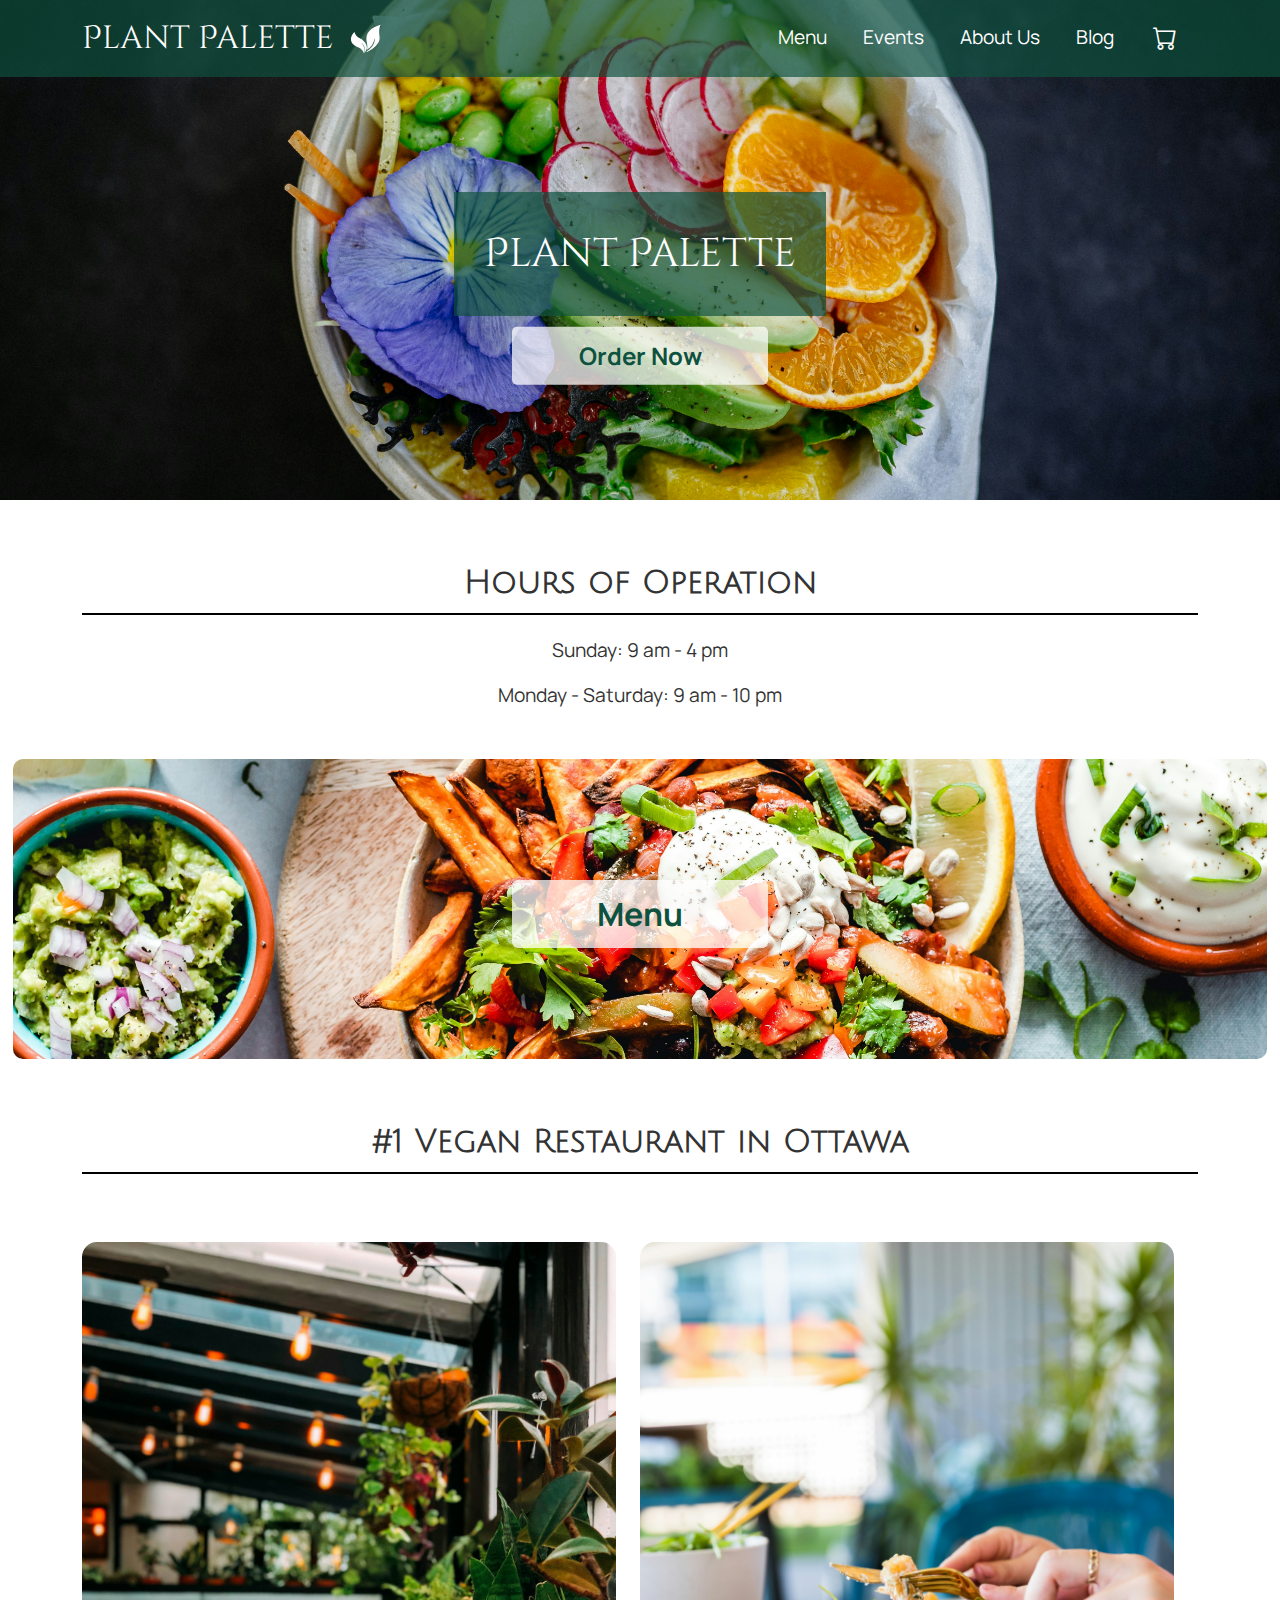
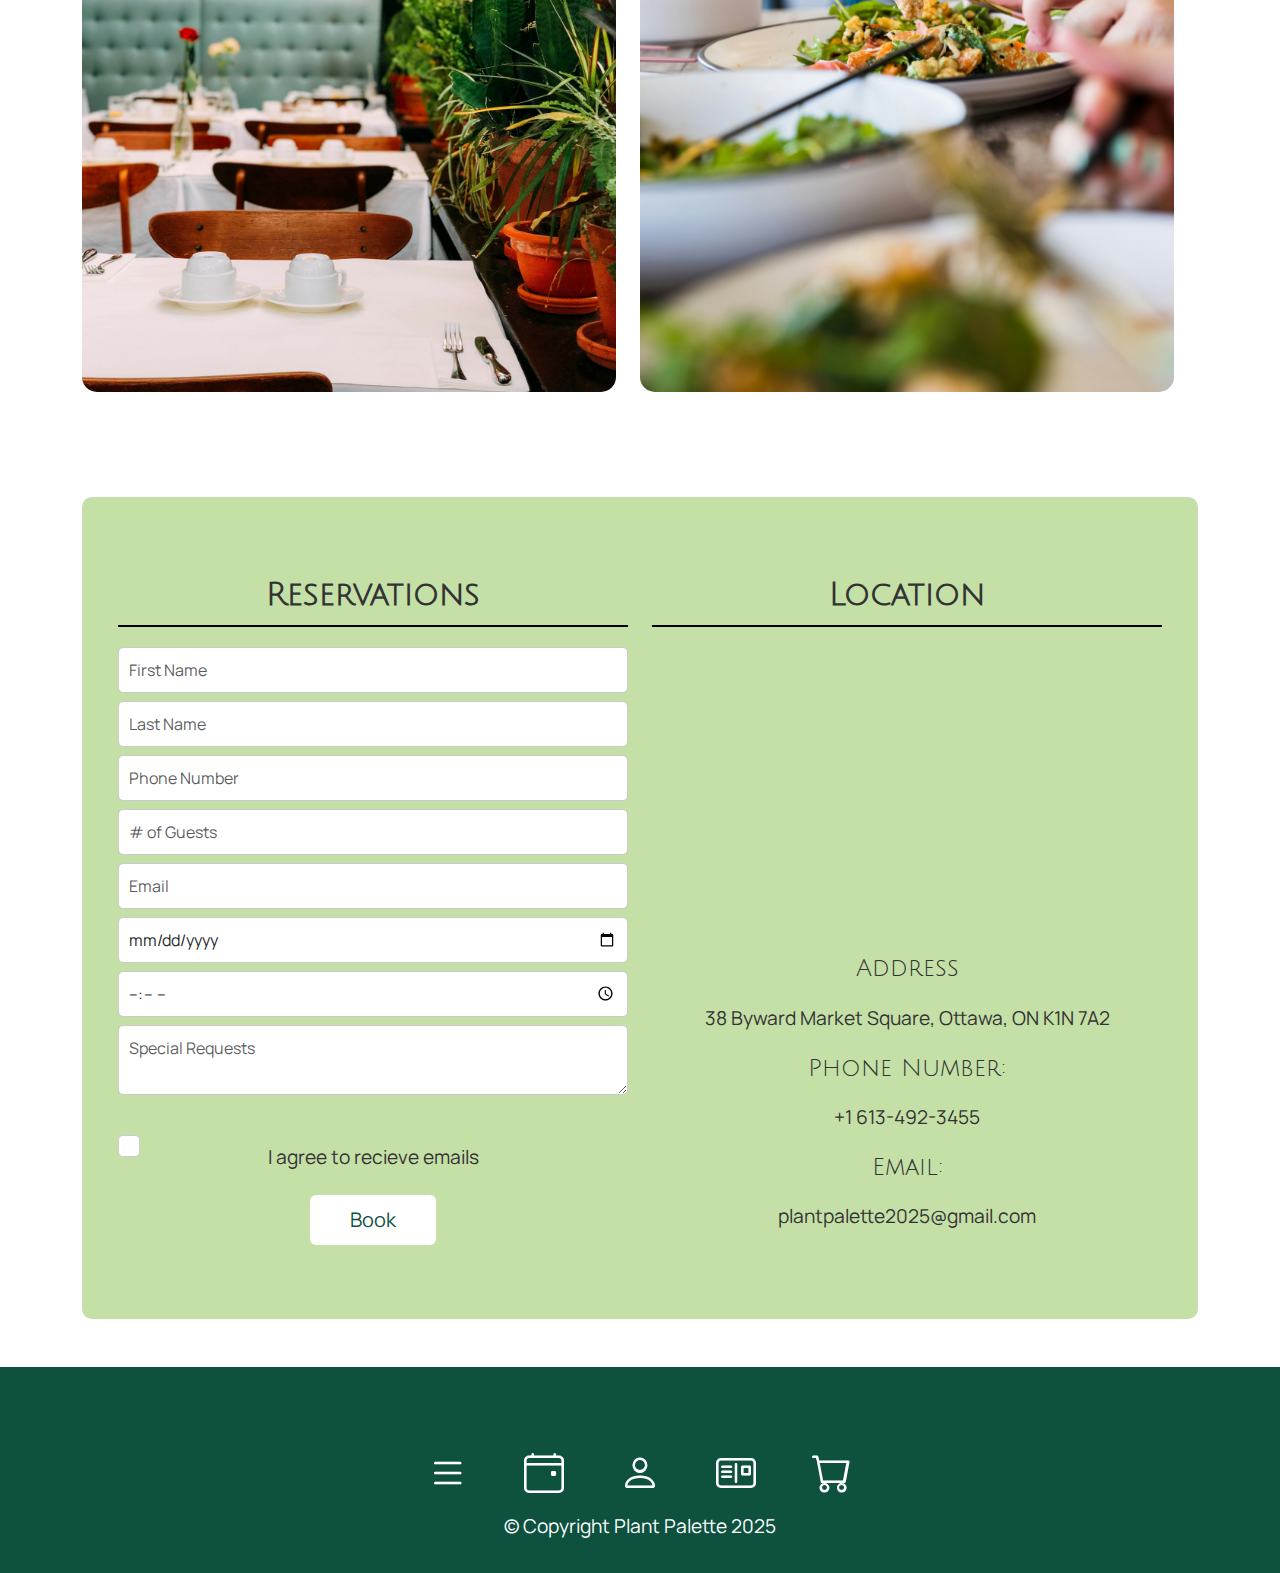
==== index.html @ 20aa159e "complete home page" ====
<!DOCTYPE html>
<html lang="en">
<head>
    <meta charset="UTF-8">
    <meta name="viewport" content="width=device-width, initial-scale=1.0">
    <title>Plant Palette</title>
    <!-- Bootstrap CSS -->
    <link rel="stylesheet" href="https://cdn.jsdelivr.net/npm/bootstrap@5.3.0/dist/css/bootstrap.min.css">
    <link rel="stylesheet" href="https://cdn.jsdelivr.net/npm/bootstrap-icons@1.10.5/font/bootstrap-icons.css">

    <!-- Google Font CSS -->
    <link rel="preconnect" href="https://fonts.googleapis.com">
    <link rel="preconnect" href="https://fonts.gstatic.com" crossorigin>
    <link rel="preconnect" href="https://fonts.googleapis.com">
    <link rel="preconnect" href="https://fonts.gstatic.com" crossorigin>
    <link rel="preconnect" href="https://fonts.googleapis.com">
    <link rel="preconnect" href="https://fonts.gstatic.com" crossorigin>
    <link href="https://fonts.googleapis.com/css2?family=Cinzel+Decorative:wght@400;700;900&family=Julius+Sans+One&family=Manrope:wght@200..800&display=swap" rel="stylesheet">
    <!-- My Css -->
    <link rel="stylesheet" href="css/styles.css">

</head>
<body>
    <!-- Navbar -->
    <nav class="navbar navbar-expand-lg">
        <div class="container">
            <a class="navbar-brand d-flex align-items-center" href="#">
                Plant Palette
                <img src="images/logo-plant-palette.svg" alt="Brand Logo" width="40" height="40" class="ms-2">
            </a>
            <button class="navbar-toggler" type="button" data-bs-toggle="collapse" data-bs-target="#navbarNav" aria-controls="navbarNav" aria-expanded="false" aria-label="Toggle navigation">
                <span class="navbar-toggler-icon"></span>
            </button>
            <div class="collapse navbar-collapse" id="navbarNav">
                <ul class="navbar-nav ms-auto">
                    <li class="nav-item"><a class="nav-link" href="#">Menu</a></li>
                    <li class="nav-item"><a class="nav-link" href="#">Events</a></li>
                    <li class="nav-item"><a class="nav-link" href="#">About Us</a></li>
                    <li class="nav-item"><a class="nav-link" href="#">Blog</a></li>
                    <a href="cart.html" class="nav-icon-link mx-3">
                        <i class="bi bi-cart"></i>
                      </a>
                </ul>
            </div>
        </div>
    </nav>

    <!-- Hero Section -->
    <header class="hero-section text-center">
        <img src="images/hero-img-banner.jpg" class="img-fluid" alt="Hero Image">
        <div class="hero-text">
            <h1>Plant Palette</h1>
        </div>
        <div class="hero-button">
            <button class="hero-btn">Order Now</button>
        </div>
    </header>

    <!-- Main Content -->
    <div class="container text-center my-5">
        <h2>Hours of Operation</h2>
        <p>Sunday: 9 am - 4 pm</p>
        <p>Monday - Saturday: 9 am - 10 pm</p>
    </div>

    <div class="menu-image-container position-relative my-5 text-center">
        <img src="images/menu-img.jpg" class="img-fluid menu-img-style" alt="Menu Image">
        <button class="btn btn-outline-light position-absolute top-50 start-50 translate-middle">Menu</button>
    </div>

    <!-- #1 Vegan Restaurant Section -->
    <div class="container text-center my-5">
        <h2>#1 Vegan Restaurant in Ottawa</h2>
        <div class="row">
            <div class="row my-5">
                <div class="col-md-6 ">
                  <img src="images/resturant-interior-img.jpg" class="img-fluid equal-img rounded-img" alt="Restaurant Interior">
                </div>
                <div class="col-md-6 ">
                  <img src="images/vegan-dish.jpg" class="img-fluid equal-img rounded-img" alt="Dish">
                </div>
              </div>
        </div>
    </div>

    <!-- Reservation & Location -->
    <div class="container">
    <div class="green-box p-4 mb-5">
        <div class="container my-5">
            <div class="row">
                <div class="col-md-6">
                    <h2 class="text-center">Reservations</h2>
                    <form>
                        <input type="text" class="form-control" placeholder="First Name">
                        <input type="text" class="form-control mt-2" placeholder="Last Name">
                        <input type="tel" class="form-control mt-2" placeholder="Phone Number">
                        <input type="number" class="form-control mt-2" placeholder="# of Guests">
                        <input type="email" class="form-control mt-2" placeholder="Email">
                        <input type="date" class="form-control mt-2">
                        <input type="time" class="form-control mt-2">
                        <textarea class="form-control mt-2" placeholder="Special Requests"></textarea>
                        <div class="form-check">
                            <input class=" form-check-input" type="checkbox" id="terms">
                        </div>
                        <div class="text-center form-check-label">
                            <label for="terms">
                              I agree to recieve emails
                            </label>
                        </div>
                        <div class="text-center">
                        <button type="submit" class="btn btn-success mt-2">Book</button>
                        </div>
                    </form>
                </div>
                <div class="col-md-6">
                    <h2 class="text-center">Location</h2>
                    <div class="ratio ratio-16x9">
                    <iframe src="https://www.google.com/maps/embed?pb=!1m18!1m12!1m3!1d2800.094710897431!2d-75.69284309999999!3d45.4275921!2m3!1f0!2f0!3f0!3m2!1i1024!2i768!4f13.1!3m3!1m2!1s0x4cce05020eb5e0f3%3A0xa93a3c9f34bdb6ab!2s38%20Byward%20Market%20Square%2C%20Ottawa%2C%20ON%20K1N%207A2!5e0!3m2!1sen!2sca!4v1743799542762!5m2!1sen!2sca" width="600" height="450" style="border:0;" allowfullscreen="" loading="lazy" referrerpolicy="no-referrer-when-downgrade"></iframe>
                    </div>
                    <div class="text-center mt-3">
                    <h3>Address</h3>
                    <p>38 Byward Market Square, Ottawa, ON K1N 7A2</p>
                    <h3>Phone Number:</h3>
                    <p> +1 613-492-3455</p>
                    <h3>Email:</h3>
                    <p> plantpalette2025@gmail.com</p>
                    </div>
                </div>
            </div>
        </div>
    </div>
    </div>

    <!-- Footer -->
    <footer class="text-white text-center py-3">
        <div class="icon-nav text-center mt-5">
            <a href="menu.html" class="icon-link mx-3">
              <i class="bi bi-list"></i>
            </a>
            <a href="events.html" class="icon-link mx-3">
                <i class="bi bi-calendar4-event"></i>
            </a>
            <a href="about-us.html" class="icon-link mx-3">
                <i class="bi bi-person"></i>
              </a>
            <a href="blog.html" class="icon-link mx-3">
                <i class="bi bi-postcard"></i>
            </a>
            <a href="cart.html" class="icon-link mx-3">
                <i class="bi bi-cart"></i>
            </a>
          </div>
       <p> &copy; Copyright Plant Palette 2025 </p>
    </footer>

    <script src="https://cdn.jsdelivr.net/npm/bootstrap@5.3.0/dist/js/bootstrap.bundle.min.js"></script>
</body>
</html>
---- css/styles.css ----
/* http://meyerweb.com/eric/tools/css/reset/ 
   v2.0 | 20110126
   License: none (public domain)
*/

html, body, div, span, applet, object, iframe,
h1, h2, h3, h4, h5, h6, p, blockquote, pre,
a, abbr, acronym, address, big, cite, code,
del, dfn, em, img, ins, kbd, q, s, samp,
small, strike, strong, sub, sup, tt, var,
b, u, i, center,
dl, dt, dd, ol, ul, li,
fieldset, form, label, legend,
table, caption, tbody, tfoot, thead, tr, th, td,
article, aside, canvas, details, embed, 
figure, figcaption, footer, header, hgroup, 
menu, nav, output, ruby, section, summary,
time, mark, audio, video {
	margin: 0;
	padding: 0;
	border: 0;
	font-size: 100%;
	font: inherit;
	vertical-align: baseline;
}
/* HTML5 display-role reset for older browsers */
article, aside, details, figcaption, figure, 
footer, header, hgroup, menu, nav, section {
	display: block;
}
body {
	line-height: 1;
}
ol, ul {
	list-style: none;
}
blockquote, q {
	quotes: none;
}
blockquote:before, blockquote:after,
q:before, q:after {
	content: '';
	content: none;
}
table {
	border-collapse: collapse;
	border-spacing: 0;
}


/* ===== My CSS ===== */

/* Root Variables */

:root {
    --background-color: white;
    --primary-color:  rgba(13, 81, 62);
    --accent-color-1:  rgba(13, 81, 62, 0.683);
    --accent-color-2: #C4E0A7;
    --text-color: black;
    --font-h1: 'Cinzel Decorative', cursive;
    --font-h2-h3: 'Julius Sans One', sans-serif;
    --font-body: 'Manrope', sans-serif;
    --max-width: 1000px;
 }
 

/* ==== General Styles ==== */
body {
    color: #333;
    font-size: 1rem; /* Default body text */
    font-weight: 400;
    font-family: var(--font-body);
    line-height: 1.6;
    color: #333; /* Clean, readable dark grey */
    font-size: 1.2rem;
}
h1 {
    font-size: 2.5rem; /* Big and bold, for hero titles */

    font-family: var(--font-h1);
}

h2 {
    font-size: 2rem; /* Section titles */
    font-weight: 700;
    font-family: var(--font-h2-h3);
    border-bottom: 2px solid black; 
    padding-bottom: 0.3rem;
    margin-bottom: 1rem;
}

h3 {
    font-size: 1.5rem; /* Smaller headings */
    font-weight: 500;
    font-family: var(--font-h2-h3);
}


/* ==== Navbar ==== */
.navbar {
    background-color: var(--accent-color-1);
    position: absolute;
    top: 0;
    left: 0;
    width: 100%;
    z-index: 10;
    
}

.navbar-brand {
    font-family: var(--font-h1);
    color: white;
    font-size: 2rem;
}

.navbar-brand img {
    object-fit: cover;
}

.navbar-toggler {
    border-color: #ccc;
  }
  
.navbar-nav .nav-link {
    color: white;
    margin: 0 10px;
    transition: color 0.3s ease;
}

  .navbar-nav .nav-link:hover {
    color: black; 
  }

  .navbar-nav .nav-link::after {
    content: '';
    position: absolute;
    width: 0;
    height: 2px;
    background-color: var(--accent-color-2);
    left: 0;
    bottom: 0;
    transition: width 0.3s ease;
  }
  
  .navbar-nav .nav-link:hover::after {
    width: 100%;
  }
  
  .nav-icon-link {
    font-size: 1.5rem;
    padding: 5px;
    color: white;
    transition: color 0.3s ease;
  }
  
  .nav-icon-link:hover {
    color: black;
    text-decoration: none;
  }

  .nav-icon-link::after {
    content: '';
    position: absolute;
    width: 0;
    height: 2px;
    background-color: var(--accent-color-2);
    left: 0;
    bottom: 0;
    transition: width 0.3s ease;
  }
  
  .nav-icon-link:hover::after {
    width: 100%;
  }
  
/* Hero Section */
.hero-section {
    position: relative;
    text-align: center;
    color: white;
}

.hero-section img {
    width: 100%;
    height: 500px; /* Adjust height as needed */
    object-fit: cover; /* Crops the image to fit the container */
    object-position: center; /* Adjust to focus on the best part */
}

.hero-text {
    position: absolute;
    font-size: 3rem;
    top: 50%;
    left: 50%;
    transform: translate(-50%, -50%);
    background:var(--accent-color-1);
    padding: 30px;
}
.hero-btn {
    position: absolute;
    top: 70%;
    left: 50%;
    transform: translate(-50%, -50%);   
    background-color: #ffffffbe;
    font-weight: bold;
    color: #0D513E;
    padding: 10px 20px;
    transition: all 0.3s ease;
    border-radius: 5px ;
    border: none;
    width: 20%;
    font-size: 1.5rem;
    font-family: var(--font-body);
}

.hero-button :hover { 
    background-color: var(--accent-color-1);
    color: white;
    padding: 10px 20px;
}

/* Hours of Operation */
.container h2 {
    font-weight: bold;
    margin-bottom: 20px;
}

.menu-img-style {
    height: 300px; /* Adjust this to get that long & narrow effect */
    width: 98%;
    object-fit: cover;
    border-radius: 10px;
}

.menu-image-container .btn {
    background-color: #ffffffbe;
    color: var(--primary-color);
    font-weight: bold;
    padding: 10px 20px;
    transition: all 0.3s ease;
    border: none;
    width: 20%;
    font-size: 2rem;
}

.menu-image-container .btn:hover {
    background-color: var(--accent-color-1);
    color: white;
    border-color: white;
}

.equal-img {
    height: 750px; /* adjust height for perfect match */
    object-fit: cover;
    width: 100%;
}

.rounded-img {
    border-radius: 15px;
}


/* Reservation & Location */
.container form input, .container form textarea {
    width: 100%;
    padding: 10px;
    margin-top: 10px;
    border: 1px solid #ccc;
    border-radius: 5px;
}

.form-check {
    width: 20px;
    height: 20px;
    align-items: center; 
    gap: 1rem; 
    padding-top: 30px;
  }
  
.form-check-label {
    padding-top: 15px;
    padding-bottom: 15px;
}

.form-check-input:checked {
    background-color: var(--primary-color); 
    border-color: var(--primary-color);
  }

.btn-success {
    background-color: white;
    color: var(--primary-color);
    border: none;
    padding: 10px 40px;
    margin-top: 10px;
    font-size: 20px;
}
.text-center p {
    margin: 15px;
}
.green-box {
    background-color: var(--accent-color-2); /* subtle light green bg */
    border-radius: 10px;
}

/* Footer */

.icon-link {
    font-size: 2.5rem;
    padding: 10px;
    color: white;
    transition: color 0.3s ease;
  }
  
  .icon-link:hover {
    color: black;
    text-decoration: none;
  }

footer {
    background-color: var(--primary-color);
    color: white;
    text-align: center;  
}
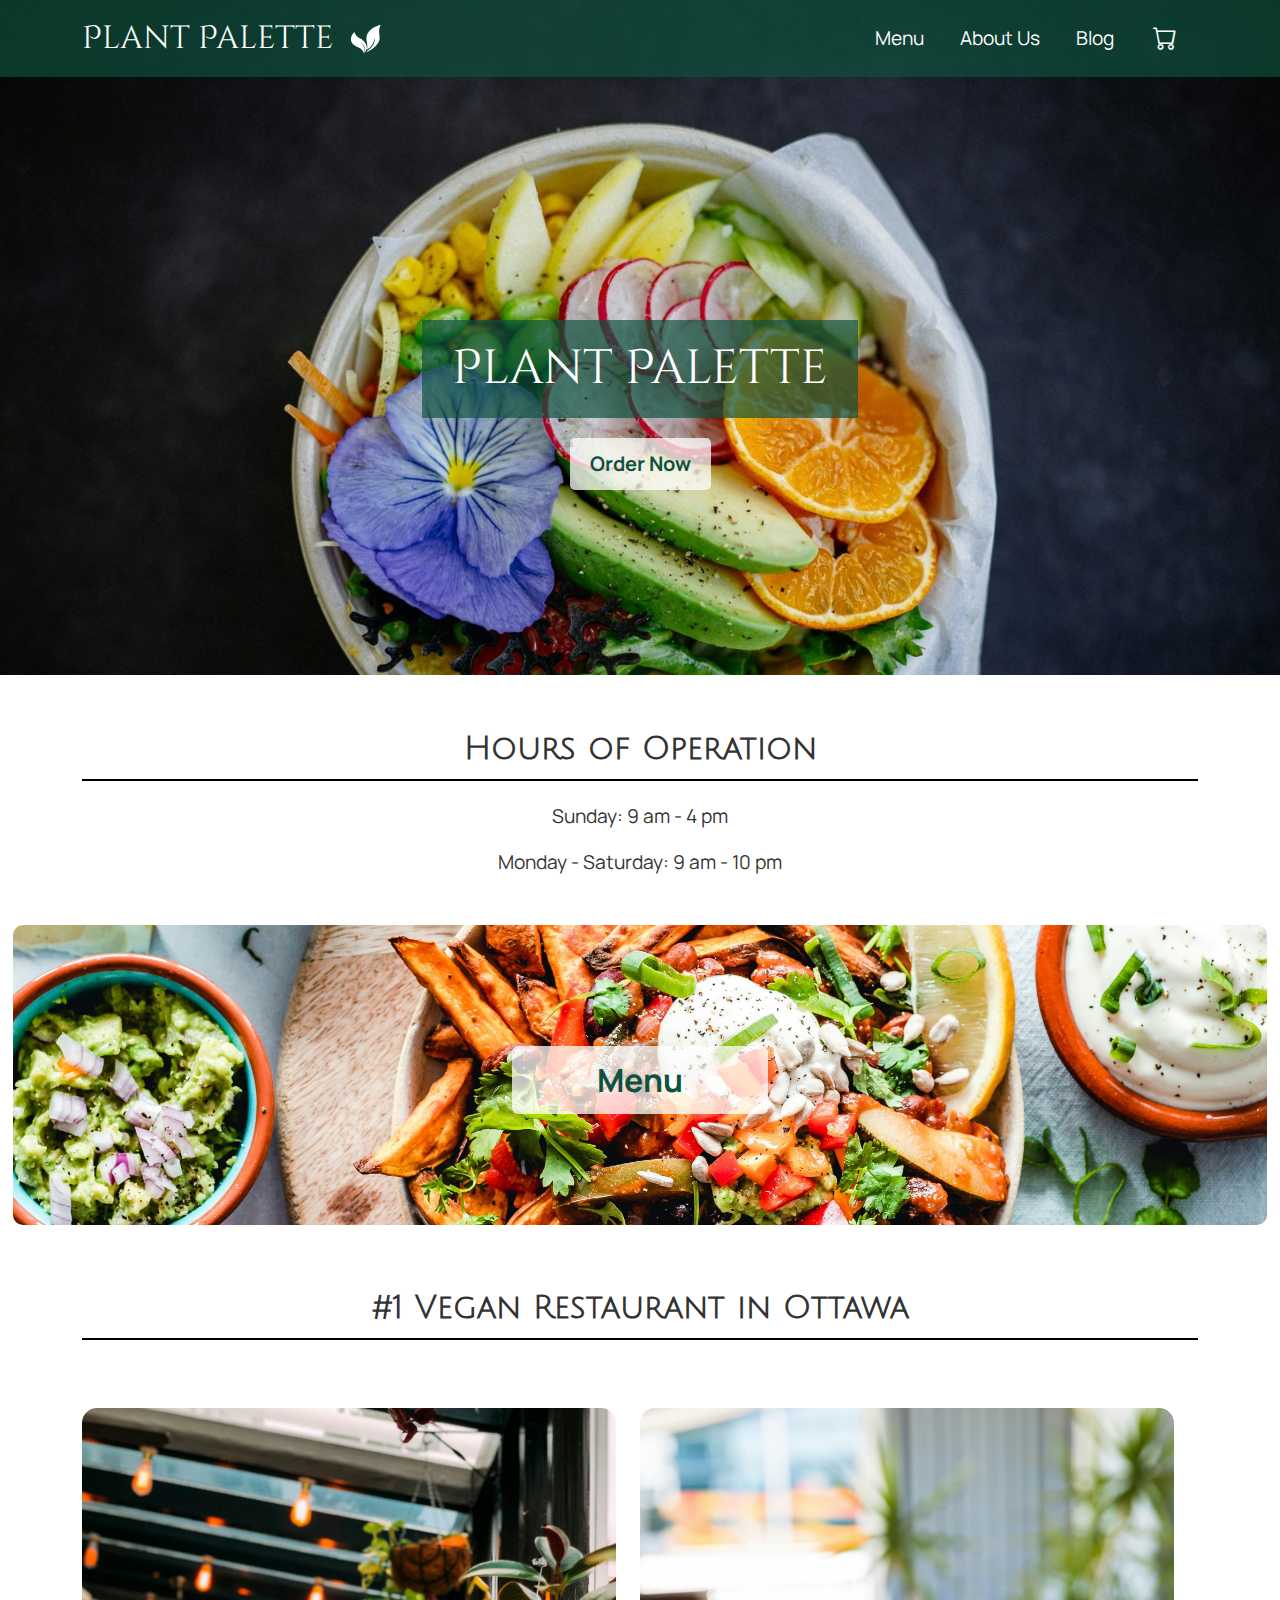
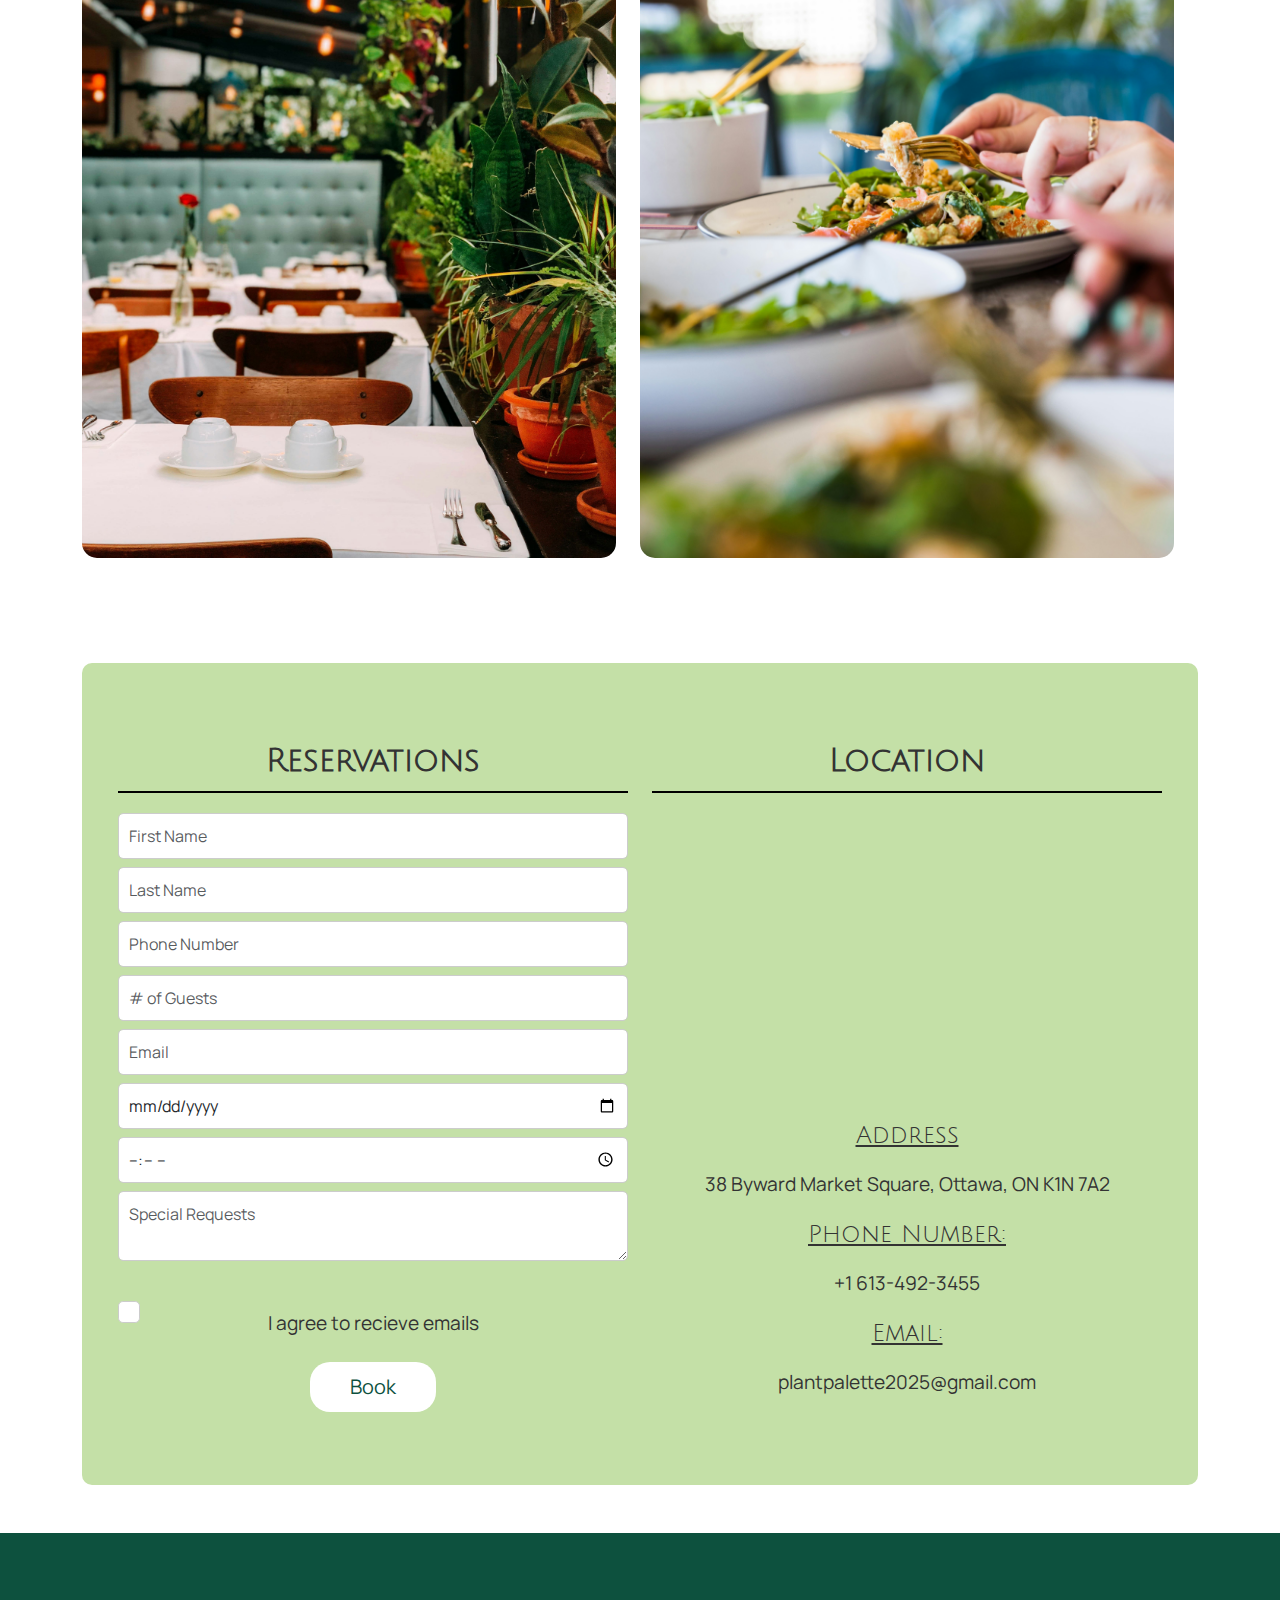
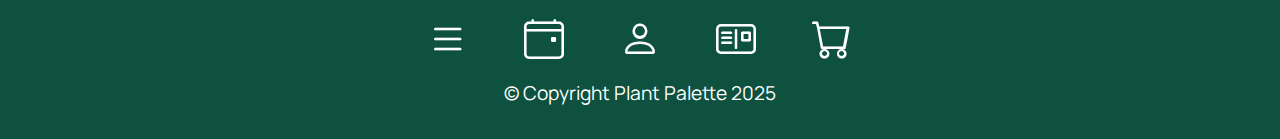
==== commit 2cfe44e5: "final changes and completed assignment" ====
--- a/index.html
+++ b/index.html
@@ -4,27 +4,29 @@
     <meta charset="UTF-8">
     <meta name="viewport" content="width=device-width, initial-scale=1.0">
     <title>Plant Palette</title>
+    <link rel="icon" href="images/favicon-plant-palette.svg" type="image/svg+xml">
     <!-- Bootstrap CSS -->
     <link rel="stylesheet" href="https://cdn.jsdelivr.net/npm/bootstrap@5.3.0/dist/css/bootstrap.min.css">
     <link rel="stylesheet" href="https://cdn.jsdelivr.net/npm/bootstrap-icons@1.10.5/font/bootstrap-icons.css">
 
+    <!-- Animate.css CDN -->
+    <link rel="stylesheet" href="https://cdnjs.cloudflare.com/ajax/libs/animate.css/4.1.1/animate.min.css"/>
+    
     <!-- Google Font CSS -->
     <link rel="preconnect" href="https://fonts.googleapis.com">
     <link rel="preconnect" href="https://fonts.gstatic.com" crossorigin>
-    <link rel="preconnect" href="https://fonts.googleapis.com">
-    <link rel="preconnect" href="https://fonts.gstatic.com" crossorigin>
-    <link rel="preconnect" href="https://fonts.googleapis.com">
-    <link rel="preconnect" href="https://fonts.gstatic.com" crossorigin>
+
     <link href="https://fonts.googleapis.com/css2?family=Cinzel+Decorative:wght@400;700;900&family=Julius+Sans+One&family=Manrope:wght@200..800&display=swap" rel="stylesheet">
+
     <!-- My Css -->
     <link rel="stylesheet" href="css/styles.css">
 
 </head>
 <body>
     <!-- Navbar -->
-    <nav class="navbar navbar-expand-lg">
+    <nav class="navbar navbar-expand-lg" aria-label="Main navigation">
         <div class="container">
-            <a class="navbar-brand d-flex align-items-center" href="#">
+            <a class="navbar-brand d-flex align-items-center" href="index.html">
                 Plant Palette
                 <img src="images/logo-plant-palette.svg" alt="Brand Logo" width="40" height="40" class="ms-2">
             </a>
@@ -33,28 +35,31 @@
             </button>
             <div class="collapse navbar-collapse" id="navbarNav">
                 <ul class="navbar-nav ms-auto">
-                    <li class="nav-item"><a class="nav-link" href="#">Menu</a></li>
-                    <li class="nav-item"><a class="nav-link" href="#">Events</a></li>
-                    <li class="nav-item"><a class="nav-link" href="#">About Us</a></li>
-                    <li class="nav-item"><a class="nav-link" href="#">Blog</a></li>
-                    <a href="cart.html" class="nav-icon-link mx-3">
-                        <i class="bi bi-cart"></i>
-                      </a>
-                </ul>
+                    <li class="nav-item"><a class="nav-link" href="menu.html">Menu</a></li>
+                    <li class="nav-item"><a class="nav-link" href="about.html">About Us</a></li>
+                    <li class="nav-item"><a class="nav-link" href="blog.html">Blog</a></li>
+                    </ul>
+                <a href="cart.html" class="nav-icon-link mx-3">
+                     <i class="bi bi-cart"></i>
+                </a>
+
             </div>
         </div>
     </nav>
 
     <!-- Hero Section -->
-    <header class="hero-section text-center">
-        <img src="images/hero-img-banner.jpg" class="img-fluid" alt="Hero Image">
-        <div class="hero-text">
-            <h1>Plant Palette</h1>
-        </div>
-        <div class="hero-button">
-            <button class="hero-btn">Order Now</button>
-        </div>
-    </header>
+<header class="hero-section d-flex align-items-center justify-content-center text-center">
+    <picture class="hero-img">
+        <source srcset="images/hero-large.jpg" media="(min-width: 768px)">
+        <img src="images/hero-small.jpg" alt="A colourful and fresh salad bowl with fruit and veggies" class="img-fluid">
+      </picture>
+    <div class="hero-overlay">
+      <h1 class="display-4 animate__animated animate__fadeInDown">Plant Palette</h1>
+    <a href="menu.html">
+      <button class="hero-btn">Order Now</button>
+    </a>
+    </div>
+  </header>
 
     <!-- Main Content -->
     <div class="container text-center my-5">
@@ -65,7 +70,9 @@
 
     <div class="menu-image-container position-relative my-5 text-center">
         <img src="images/menu-img.jpg" class="img-fluid menu-img-style" alt="Menu Image">
+        <a href="menu.html">
         <button class="btn btn-outline-light position-absolute top-50 start-50 translate-middle">Menu</button>
+        </a>
     </div>
 
     <!-- #1 Vegan Restaurant Section -->
@@ -118,11 +125,11 @@
                     <iframe src="https://www.google.com/maps/embed?pb=!1m18!1m12!1m3!1d2800.094710897431!2d-75.69284309999999!3d45.4275921!2m3!1f0!2f0!3f0!3m2!1i1024!2i768!4f13.1!3m3!1m2!1s0x4cce05020eb5e0f3%3A0xa93a3c9f34bdb6ab!2s38%20Byward%20Market%20Square%2C%20Ottawa%2C%20ON%20K1N%207A2!5e0!3m2!1sen!2sca!4v1743799542762!5m2!1sen!2sca" width="600" height="450" style="border:0;" allowfullscreen="" loading="lazy" referrerpolicy="no-referrer-when-downgrade"></iframe>
                     </div>
                     <div class="text-center mt-3">
-                    <h3>Address</h3>
+                    <h3><u>Address</u></h3>
                     <p>38 Byward Market Square, Ottawa, ON K1N 7A2</p>
-                    <h3>Phone Number:</h3>
+                    <h3><u>Phone Number:</u></h3>
                     <p> +1 613-492-3455</p>
-                    <h3>Email:</h3>
+                    <h3><u>Email:</u></h3>
                     <p> plantpalette2025@gmail.com</p>
                     </div>
                 </div>
@@ -132,7 +139,7 @@
     </div>
 
     <!-- Footer -->
-    <footer class="text-white text-center py-3">
+    <footer class="text-white text-center py-3" itemtype="http://schema.org/LocalBusiness" >
         <div class="icon-nav text-center mt-5">
             <a href="menu.html" class="icon-link mx-3">
               <i class="bi bi-list"></i>
@@ -140,7 +147,7 @@
             <a href="events.html" class="icon-link mx-3">
                 <i class="bi bi-calendar4-event"></i>
             </a>
-            <a href="about-us.html" class="icon-link mx-3">
+            <a href="about.html" class="icon-link mx-3">
                 <i class="bi bi-person"></i>
               </a>
             <a href="blog.html" class="icon-link mx-3">
--- a/css/styles.css
+++ b/css/styles.css
@@ -66,18 +66,21 @@
  
 
 /* ==== General Styles ==== */
+html {
+    scroll-behavior: smooth;
+  }
+
 body {
     color: #333;
-    font-size: 1rem; /* Default body text */
+    font-size: 1rem; 
     font-weight: 400;
     font-family: var(--font-body);
     line-height: 1.6;
-    color: #333; /* Clean, readable dark grey */
+    color: #333; 
     font-size: 1.2rem;
 }
 h1 {
-    font-size: 2.5rem; /* Big and bold, for hero titles */
-
+    font-size: 2.5rem; 
     font-family: var(--font-h1);
 }
 
@@ -93,8 +96,22 @@
 h3 {
     font-size: 1.5rem; /* Smaller headings */
     font-weight: 500;
-    font-family: var(--font-h2-h3);
-}
+    font-family: var(--font-h2-h3); 
+}
+/* Mobile-friendly tweaks */
+@media (max-width: 768px) {
+    h1 {
+      font-size: 1rem;
+    }
+  
+    h2 {
+      font-size: 1.8rem;
+    }
+  
+    h3 {
+      font-size: 1.3rem;
+    }
+  }
 
 
 /* ==== Navbar ==== */
@@ -174,30 +191,88 @@
     width: 100%;
   }
   
-/* Hero Section */
+/* ===== Hero Section ===== */
+
 .hero-section {
     position: relative;
-    text-align: center;
-    color: white;
-}
-
-.hero-section img {
-    width: 100%;
-    height: 500px; /* Adjust height as needed */
-    object-fit: cover; /* Crops the image to fit the container */
-    object-position: center; /* Adjust to focus on the best part */
-}
-
-.hero-text {
+    width: 100%;
+    overflow: hidden;
+  }
+  
+  .hero-img {
+    width: 100%;
+    height: 60vh; 
+    object-fit: cover;
+  }
+
+  
+  .hero-overlay {
     position: absolute;
+    top: 0;
+    left: 0;
+    height: 120%;
+    width: 100%;
+    color: white;
+    display: flex;
+    flex-direction: column;
+    justify-content: center;
+    align-items: center;
+    padding: 0 1rem;
+  }
+  
+  .hero-overlay h1 {
+    background: var(--accent-color-1);
+    padding: 20px 30px;
     font-size: 3rem;
-    top: 50%;
-    left: 50%;
-    transform: translate(-50%, -50%);
-    background:var(--accent-color-1);
-    padding: 30px;
-}
-.hero-btn {
+    font-family: var(--font-h1);
+    margin-bottom: 20px;
+  }
+  
+  .hero-btn {
+    background-color: #ffffffbe;
+    font-weight: bold;
+    color: #0D513E;
+    padding: 10px 20px;
+    transition: all 0.3s ease;
+    border-radius: 5px;
+    border: none;
+    font-size: 1.25rem;
+    font-family: var(--font-body);
+  }
+  
+  .hero-btn:hover {
+    background-color: var(--accent-color-1);
+    color: white;
+  }
+  
+  /* ==== Responsive Styling For hero section ===== */
+  @media (max-width: 768px) {
+    .hero-img {
+      height: 40vh;
+    }
+  
+    .hero-overlay h1 {
+      font-size: 2rem;
+      padding: 15px 20px;
+    }
+  
+    .hero-btn {
+      font-size: 1rem;
+      padding: 8px 16px;
+    }
+  }
+
+  @media (min-width: 992px) {
+    .hero-img {
+      height: 75vh;
+    }
+  }
+
+  /* Responsize styles for headings */
+  
+/* ==== Menu page adjustments ==== */
+
+.menu-hero-btn {
     position: absolute;
     top: 70%;
     left: 50%;
@@ -209,25 +284,122 @@
     transition: all 0.3s ease;
     border-radius: 5px ;
     border: none;
-    width: 20%;
+    width: 40%;
     font-size: 1.5rem;
     font-family: var(--font-body);
 }
 
-.hero-button :hover { 
-    background-color: var(--accent-color-1);
-    color: white;
-    padding: 10px 20px;
-}
-
-/* Hours of Operation */
+.menu-hero-text {
+    position: absolute;
+    font-size: 3rem;
+    top: 50%;
+    left: 50%;
+    transform: translate(-50%, -50%);
+    background:var(--accent-color-1);
+    padding: 15px;
+    width: 20%;
+}
+
+/* ==== Menu page nav ==== */
+
+.menu-nav-container {
+    background-color: var(--accent-color-2);
+    max-width: 1200px; 
+    margin: 5% auto;   
+    padding: 10px 20px; 
+  }
+  
+  .menu-link {
+    font-family: 'Julius Sans One', sans-serif;
+    color: #333;
+    text-decoration: none;
+    font-weight: 600;
+    padding: 0.75rem 1rem;
+    display: inline-block;
+    transition: color 0.3s, border-bottom 0.3s;
+  }
+  
+  .menu-link:hover {
+    color: #000;
+    border-bottom: 2px solid #000;
+  }
+
+  /* ====  Menu Page Appetizer card grid ==== */
+
+  .card {
+    border: none;
+    border-radius: 16px;
+    overflow: hidden;
+    box-shadow: 0 4px 8px rgba(0, 0, 0, 0.1);
+  }
+  
+  .card-img-top {
+    height: 300px;
+    object-fit: cover;
+    border-bottom: 2px solid #d9ead3;
+  }
+  
+  .card-title {
+    font-family: 'Julius Sans One', sans-serif;
+    font-size: 1.1rem;
+  }
+  
+  .card-text {
+    font-family: 'Manrope', sans-serif;
+    font-size: 0.95rem;
+  }
+  
+  .btn-success {
+    background-color: var(--primary-color);
+    border: none;
+    border-radius: 20px;
+    padding: 6px 16px;
+  }
+  
+  .btn-success:hover {
+    background-color: var(--accent-color-2);
+  }
+  
+/* ==== Mains Carousel ==== */
+
+.card-img-top {
+    height: 200px;
+    object-fit: cover;
+  }
+.carousel .card-img-top {
+    height: 450px;
+    object-fit: cover;
+  }
+  
+  .carousel .card {
+    border-radius: 16px;
+    overflow: hidden;
+    box-shadow: 0 4px 8px rgba(0, 0, 0, 0.1);
+  }
+  
+  .carousel-control-prev-icon,
+  .carousel-control-next-icon {
+    background-color: var(--primary-color);
+    border-radius: 50%;
+    padding: 10px;
+  }
+  .card {
+    transition: transform 0.3s ease, box-shadow 0.3s ease;
+  }
+  .card:hover {
+    transform: translateY(-5px);
+    box-shadow: 0 4px 12px rgba(0,0,0,0.1);
+  }
+  
+/* ==== Hours of Operation ==== */
+
 .container h2 {
     font-weight: bold;
     margin-bottom: 20px;
 }
 
 .menu-img-style {
-    height: 300px; /* Adjust this to get that long & narrow effect */
+    height: 300px;
     width: 98%;
     object-fit: cover;
     border-radius: 10px;
@@ -251,7 +423,7 @@
 }
 
 .equal-img {
-    height: 750px; /* adjust height for perfect match */
+    height: 750px; 
     object-fit: cover;
     width: 100%;
 }
@@ -261,7 +433,8 @@
 }
 
 
-/* Reservation & Location */
+/* ==== Reservation & Location ==== */
+
 .container form input, .container form textarea {
     width: 100%;
     padding: 10px;
@@ -300,11 +473,87 @@
     margin: 15px;
 }
 .green-box {
-    background-color: var(--accent-color-2); /* subtle light green bg */
+    background-color: var(--accent-color-2); 
     border-radius: 10px;
 }
 
-/* Footer */
+/* ==== Our Mission Image ==== */
+.mission-img {
+    border-radius: 20px;
+    object-fit: cover;
+    background-color: var(--accent-color-2);
+    padding: 20px;
+    width: 100%;
+    height: auto;
+  }
+  .blockquote {
+    font-style: italic;
+    font-family: var(--font-h2-h3);
+  }
+
+  /* ==== Our staff section ==== */
+
+  .card-img-top {
+    width: 100%;
+    height: 300px; 
+    object-fit: cover;
+    object-position: center;
+    border-radius: 20px;
+  }
+
+/* ==== Sustainability button ==== */
+
+.sustainability-button {
+    background-color: var(--accent-color-1);
+    padding: 40px;
+    color: white;
+    font-family: var(--font-h2-h3);
+    font-size: 1.5rem;
+}
+
+/*  ==== About page bottom grid ==== */
+
+.custom-img {
+    width: 100%;
+    height: 300px; 
+    object-fit: cover;
+    object-position: center;
+    border-radius: 20px; 
+  }
+
+  /* ==== Blog Posts ==== */
+
+  .blog-post {
+    background-color: var(--accent-color-2);
+    padding: 10px;
+  }
+
+  /* ==== Hover for social media icons ==== */
+
+  .social-link {
+    font-size: 1.5rem; 
+    color: #000; 
+    text-decoration: none;
+    display: inline-block;
+    transition: color 0.3s ease;
+  }
+  
+  .social-link i {
+    font-size: 1.5rem; 
+    margin-right: 8px; 
+  }
+  
+  .social-link:hover {
+    color: var(--accent-color-2); 
+  }
+
+  /* ==== Focus Styling ==== */
+  .btn:focus, .menu-link:focus {
+    outline: 3px solid plum;
+    outline-offset: 2px;
+  }
+
+/* ==== Footer ==== */
 
 .icon-link {
     font-size: 2.5rem;
